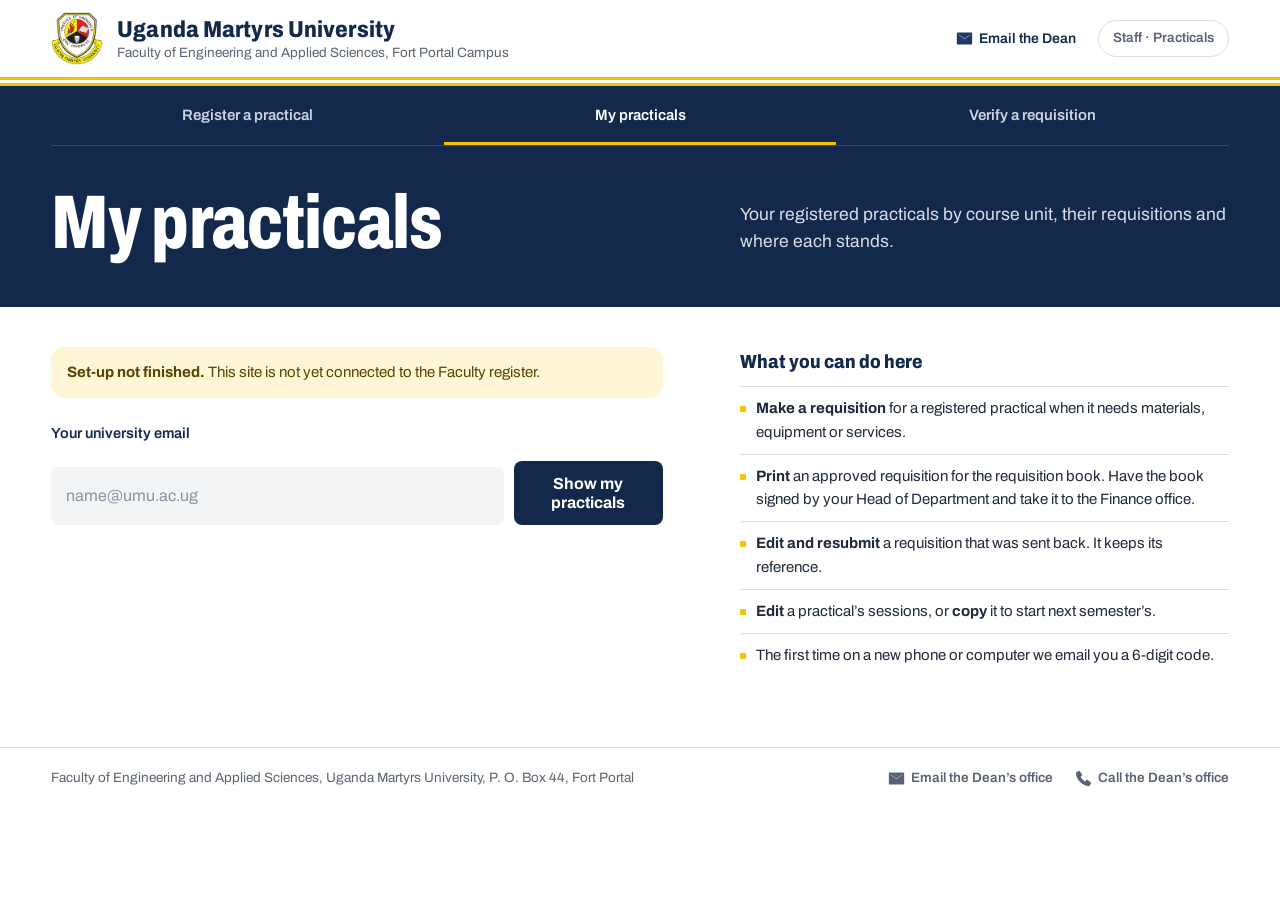
==== mine.html @ 82113559 "Add files via upload" ====
<!doctype html>
<html lang="en">
<head>
  <meta charset="utf-8">
  <meta http-equiv="Content-Security-Policy" content="default-src 'self'; script-src 'self'; style-src 'self' 'unsafe-inline'; img-src 'self' data: blob:; font-src 'self'; connect-src 'self' https://script.google.com https://script.googleusercontent.com; object-src 'none'; base-uri 'self'; form-action 'self'">
  <meta name="referrer" content="strict-origin-when-cross-origin">
  <meta name="viewport" content="width=device-width, initial-scale=1">
  <title>My Practicals · FEAS, Uganda Martyrs University</title>
  <meta name="description" content="Your registered practicals and their requisitions.">
  <meta name="robots" content="noindex">
  <meta name="theme-color" content="#13294b">
  <link rel="icon" href="assets/img/favicon.png">
  <link rel="preload" href="assets/fonts/Archivo-Variable.woff2" as="font" type="font/woff2" crossorigin>
  <link rel="stylesheet" href="assets/style.css">
</head>
<body>
  <header class="site">
    <div class="brandbar">
      <div class="inner bar">
        <a class="brand" href="index.html">
          <img src="assets/img/crest.png" alt="Uganda Martyrs University crest" width="52" height="53">
          <span class="brand-text"><strong>Uganda Martyrs University</strong><span>Faculty of Engineering and Applied Sciences<span class="campus">, Fort Portal Campus</span></span></span>
        </a>
        <div class="bar-end">
          <a class="reveal contact" href="#" data-k="mailto" data-v="Z3UuY2EudW11QHNhZWZuYWVk"><svg class="ico" viewBox="0 0 20 16" aria-hidden="true"><path d="M2 1h16a1 1 0 0 1 1 1v12a1 1 0 0 1-1 1H2a1 1 0 0 1-1-1V2a1 1 0 0 1 1-1zm.8 2.2v.4L10 8.7l7.2-5.1v-.4L10 7.9z" fill="currentColor"/></svg><span>Email the Dean</span></a>
          <span class="who">Staff · Practicals</span>
        </div>
      </div>
    </div>
    <div class="goldrule" aria-hidden="true"></div>
    <div class="band">
      <div class="inner">
        <nav class="tabs" aria-label="Practicals">
          <a href="index.html">Register a practical</a>
          <a href="mine.html" aria-current="page">My practicals</a>
          <a href="verify.html">Verify a requisition</a>
        </nav>
        <div class="hero">
          <h1>My practicals</h1>
          <p>Your registered practicals by course unit, their requisitions and where each stands.</p>
        </div>
      </div>
    </div>
  </header>

  <main class="layout">
    <div class="primary">
      <div id="previewBanner" class="banner" hidden>
        <strong>Set-up not finished.</strong> This site is not yet connected to the Faculty register.
      </div>
      <form id="mineForm" novalidate>
        <label for="email">Your university email</label>
        <div class="row">
          <input id="email" name="email" type="email" required maxlength="120" autocomplete="email" placeholder="name@umu.ac.ug">
          <button type="submit" id="showBtn">Show my practicals</button>
        </div>
        <p id="status" class="status" role="status" hidden></p>
      </form>
      <section id="list" class="req-list" hidden aria-live="polite"></section>
    </div>
    <aside class="notes">
      <h2>What you can do here</h2>
      <ul>
        <li><strong>Make a requisition</strong> for a registered practical when it needs materials, equipment or services.</li>
        <li><strong>Print</strong> an approved requisition for the requisition book. Have the book signed by your Head of Department and take it to the Finance office.</li>
        <li><strong>Edit and resubmit</strong> a requisition that was sent back. It keeps its reference.</li>
        <li><strong>Edit</strong> a practical’s sessions, or <strong>copy</strong> it to start next semester’s.</li>
        <li>The first time on a new phone or computer we email you a 6-digit code.</li>
      </ul>
    </aside>
  </main>

  <footer class="foot">
    <div class="inner">
      <span>Faculty of Engineering and Applied Sciences, Uganda Martyrs University, P. O. Box 44, Fort Portal</span>
      <span class="foot-contact"><a class="reveal" href="#" data-k="mailto" data-v="Z3UuY2EudW11QHNhZWZuYWVk"><svg class="ico" viewBox="0 0 20 16" aria-hidden="true"><path d="M2 1h16a1 1 0 0 1 1 1v12a1 1 0 0 1-1 1H2a1 1 0 0 1-1-1V2a1 1 0 0 1 1-1zm.8 2.2v.4L10 8.7l7.2-5.1v-.4L10 7.9z" fill="currentColor"/></svg><span>Email the Dean’s office</span></a><a class="reveal" href="#" data-k="tel" data-v="MDc5OTAwOTc3NjUyKw=="><svg class="ico" viewBox="0 0 20 20" aria-hidden="true"><path d="M5.6 1.5l2.6 3.6c.3.5.3 1.1-.1 1.5L6.6 8c1.2 2.4 3 4.2 5.4 5.4l1.4-1.5c.4-.4 1-.5 1.5-.1l3.6 2.6c.5.4.6 1 .3 1.5l-1.3 2.2c-.4.6-1.1.9-1.8.8C8.4 18 2 11.6 1.1 4.3 1 3.6 1.3 2.9 1.9 2.5L4.1 1.2c.5-.3 1.1-.2 1.5.3z" fill="currentColor"/></svg><span>Call the Dean’s office</span></a></span>
    </div>
  </footer>

  <script src="assets/js/config.js"></script>
  <script src="assets/js/common.js"></script>
  <script src="assets/js/mine.js"></script>
</body>
</html>
---- assets/style.css ----
/* FEAS practical requisitions — Uganda Martyrs University
   Navy and gold from the University crest; Archivo throughout (condensed for headlines). */
@font-face {
  font-family: "Archivo";
  src: url("fonts/Archivo-Variable.woff2") format("woff2-variations"), url("fonts/Archivo-Variable.woff2") format("woff2");
  font-weight: 100 900; font-stretch: 62% 125%; font-style: normal; font-display: swap;
}
:root {
  --navy: #13294b;
  --navy-2: #1d3a66;
  --gold: #f5c400;
  --gold-2: #ddb000;
  --ink: #13294b;
  --text: #1f2a3d;
  --muted: #5a6375;
  --line: #d9dce2;
  --field: #f3f4f6;
  --page: #ffffff;
  --ok: #12805c;
  --ok-bg: #eaf6f0;
  --err: #b42318;
  --err-bg: #fdecea;
  --warn-bg: #fff6d6;
  --r-field: 8px;
  --r-panel: 14px;
  --wrap: none;
  --gutter: clamp(16px, 4vw, 80px);
  --font: "Archivo", system-ui, -apple-system, "Segoe UI", Roboto, sans-serif;
  color-scheme: light;
}
* { box-sizing: border-box; }
[hidden] { display: none !important; }
html { -webkit-text-size-adjust: 100%; }
body { margin: 0; background: var(--page); color: var(--text); font: 400 16px/1.55 var(--font); }
a { color: var(--navy-2); text-underline-offset: 2px; }
a:hover { color: var(--navy); }
:focus-visible { outline: 3px solid var(--gold); outline-offset: 2px; }

/* ---------- header ---------- */
/* Content runs edge to edge with fluid side margins; only very wide screens are capped. */
.inner, .layout, .foot .inner { max-width: var(--wrap); margin-left: auto; margin-right: auto; padding-left: var(--gutter); padding-right: var(--gutter); }

/* White brand bar: the crest stays on white, as on the University letterhead. */
.brandbar { background: #fff; }
.bar { display: flex; align-items: center; justify-content: space-between; gap: 16px; padding-top: 12px; padding-bottom: 12px; }
.brand { display: flex; align-items: center; gap: 14px; color: var(--navy); text-decoration: none; min-width: 0; }
.brand img { width: 52px; height: auto; flex: none; }
.brand-text { display: grid; line-height: 1.15; min-width: 0; }
.brand-text strong { font-weight: 800; font-stretch: 87.5%; font-size: clamp(18px, 2.2vw, 23px); letter-spacing: .005em; }
.brand-text > span { font-size: 13.5px; color: var(--muted); margin-top: 2px; }
@media (max-width: 600px) { .brand-text .campus { display: none; } .brand img { width: 44px; } }
.bar-end { display: flex; align-items: center; gap: 22px; flex: none; }
.bar-end a { color: var(--navy); font-size: 14px; font-weight: 600; text-decoration: none; }
.bar-end a:hover { text-decoration: underline; }
.bar-end .staff { padding: 7px 14px; border: 1px solid var(--line); border-radius: 999px; }
.bar-end .staff:hover { background: var(--field); text-decoration: none; }
@media (max-width: 760px) { .bar-end .contact { display: none; } }

/* The letterhead's double gold rule, full width, drawn once on load. */
.goldrule { height: 9px; background: linear-gradient(var(--gold) 0 3px, #fff 3px 6px, var(--gold) 6px 9px);
            transform-origin: left; animation: draw .7s cubic-bezier(.2,.7,.2,1) .05s both; }
@keyframes draw { from { transform: scaleX(0); } to { transform: scaleX(1); } }
@media (prefers-reduced-motion: reduce) { .goldrule { animation: none; } }

.band { background: var(--navy); color: #fff; }
/* Tabs share the full width on larger screens; on phones they scroll sideways. */
.tabs { display: flex; overflow-x: auto; scrollbar-width: none; border-bottom: 1px solid rgba(255,255,255,.14);
        margin-left: calc(-1 * var(--gutter)); margin-right: calc(-1 * var(--gutter)); padding: 0 var(--gutter); }
.tabs::-webkit-scrollbar { display: none; }
.tabs a { flex: none; color: #c9d3e3; text-decoration: none; font-size: 15px; font-weight: 600; padding: 16px 14px 13px;
          border-bottom: 3px solid transparent; white-space: nowrap; }
.tabs a:hover { color: #fff; background: rgba(255,255,255,.04); }
.tabs a[aria-current="page"] { color: #fff; border-bottom-color: var(--gold); }
@media (min-width: 860px) {
  .tabs { margin-left: 0; margin-right: 0; padding: 0; overflow: visible; }
  .tabs a { flex: 1 1 0; text-align: center; padding: 18px 10px 15px; }
}

.hero { padding: 28px 0 34px; }
.hero h1 { margin: 0; font-weight: 800; font-stretch: 75%; font-size: clamp(34px, 7.5vw, 76px); line-height: .98; letter-spacing: -.012em; }
.hero p { margin: 16px 0 0; color: #d7deea; font-size: 17px; max-width: 60ch; }
.hero p a { color: #fff; }
@media (min-width: 960px) {
  .hero { display: grid; grid-template-columns: minmax(0, 1.25fr) minmax(0, 1fr); gap: 0 clamp(40px, 6vw, 96px); align-items: end; padding: 40px 0 46px; }
  .hero p { margin: 0 0 6px; font-size: 17.5px; }
}

/* ---------- page layout ---------- */
.layout { padding-top: 28px; padding-bottom: 56px; display: grid; gap: 36px; }
.primary { min-width: 0; }
.layout.single { grid-template-columns: minmax(0, 1fr); }
.layout.single .primary { max-width: 860px; }
@media (min-width: 960px) {
  .layout { grid-template-columns: minmax(0, 1.25fr) minmax(0, 1fr); gap: 0 clamp(40px, 6vw, 96px); padding-top: 40px; }
  .primary { max-width: 720px; }
  .notes { max-width: 520px; }
  .notes { position: sticky; top: 24px; align-self: start; }
}

/* ---------- forms ---------- */
form { margin: 0; }
fieldset { border: 0; margin: 0 0 8px; padding: 0; min-width: 0; }
fieldset + fieldset { border-top: 1px solid var(--line); padding-top: 22px; margin-top: 10px; }
legend { padding: 0; margin-bottom: 14px; font-weight: 800; font-stretch: 87.5%; font-size: 21px; color: var(--ink); }
label, .field { display: block; margin: 0 0 16px; font-weight: 600; font-size: 14.5px; color: var(--ink); }
.hint { display: block; margin-top: 1px; font-weight: 400; color: var(--muted); font-size: 13.5px; }
.char.hint { display: inline; }
input:not([type=checkbox]):not([type=radio]), select, textarea {
  display: block; width: 100%; margin-top: 6px; padding: 12px 14px; font: 400 16px/1.35 var(--font); color: var(--text);
  background: var(--field); border: 1px solid transparent; border-radius: var(--r-field);
  transition: background-color .12s, border-color .12s, box-shadow .12s;
}
input:not([type=checkbox]):hover, select:hover, textarea:hover { border-color: var(--line); }
input:not([type=checkbox]):focus, select:focus, textarea:focus {
  outline: none; background: #fff; border-color: var(--navy); box-shadow: 0 0 0 3px rgba(245,196,0,.55);
}
input:user-invalid, select:user-invalid, textarea:user-invalid { border-color: var(--err); background: #fff; }
input::placeholder, textarea::placeholder { color: #8a92a1; }
select { appearance: none; padding-right: 40px; cursor: pointer;
  background-image: url("data:image/svg+xml,%3Csvg xmlns='http://www.w3.org/2000/svg' width='12' height='8' viewBox='0 0 12 8'%3E%3Cpath d='M1 1.5l5 5 5-5' fill='none' stroke='%2313294b' stroke-width='2' stroke-linecap='round' stroke-linejoin='round'/%3E%3C/svg%3E");
  background-repeat: no-repeat; background-position: right 14px center; }
select:disabled { color: var(--muted); cursor: not-allowed; }
textarea { resize: vertical; min-height: 76px; }
.grid2 { display: grid; grid-template-columns: 1fr 1fr; gap: 0 14px; }
.km-field { position: relative; display: block; max-width: 200px; }
.km-field input { padding-right: 48px; font-variant-numeric: tabular-nums; -moz-appearance: textfield; appearance: textfield; }
.km-field input::-webkit-outer-spin-button, .km-field input::-webkit-inner-spin-button { -webkit-appearance: none; margin: 0; }
.fare-field { max-width: 240px; } .fare-field input { padding-right: 58px; }
.km-unit { position: absolute; right: 14px; bottom: 13px; color: var(--muted); font-weight: 600; pointer-events: none; }
@media (max-width: 540px) { .grid2 { grid-template-columns: 1fr; } }
.grid2.align-end { align-items: end; }
.row { display: flex; gap: 10px; align-items: stretch; }
.row input { margin-top: 0; }
@media (max-width: 480px) { .row { flex-direction: column; } }

.confirm { display: flex; gap: 12px; align-items: flex-start; font-weight: 400; font-size: 14.5px; color: var(--text);
           margin: 18px 0 20px; cursor: pointer; }
.confirm input { margin: 2px 0 0; width: 20px; height: 20px; flex: none; accent-color: var(--navy); }
.hp { position: absolute; left: -9999px; width: 1px; height: 1px; overflow: hidden; }

/* ---------- buttons ---------- */
button, .button {
  display: inline-flex; align-items: center; justify-content: center; gap: 10px; min-height: 48px; padding: 12px 20px;
  font: 700 16px/1.2 var(--font); text-decoration: none; text-align: center; cursor: pointer;
  border-radius: var(--r-field); border: 1px solid transparent; background: var(--navy); color: #fff;
  transition: background-color .12s, transform .06s;
}
button:hover, .button:hover { background: var(--navy-2); color: #fff; }
button:active, .button:active { transform: translateY(1px); }
button.secondary { background: #fff; color: var(--navy); border-color: var(--line); }
button.secondary:hover { background: var(--field); color: var(--navy); }
#submitBtn { width: 100%; min-height: 56px; font-size: 17px; background: var(--gold); color: var(--navy); }
#submitBtn:hover { background: var(--gold-2); }
button:disabled { cursor: progress; opacity: .85; }
button:disabled::before { content: ""; width: 16px; height: 16px; border-radius: 50%; border: 2.5px solid currentColor;
  border-right-color: transparent; animation: spin .7s linear infinite; }
@keyframes spin { to { transform: rotate(360deg); } }

/* ---------- messages ---------- */
.status { margin: 14px 0 0; padding: 12px 14px; border-radius: var(--r-field); font-size: 15px; }
.status.busy { background: var(--field); color: var(--text); }
.status.error { background: var(--err-bg); color: var(--err); font-weight: 600; }
.banner { background: var(--warn-bg); color: #5b4400; padding: 14px 16px; border-radius: var(--r-panel); margin-bottom: 24px; font-size: 15px; }

.result { margin-top: 28px; padding: 22px 20px; border-radius: var(--r-panel); background: var(--ok-bg); }
.result h2 { margin: 0 0 4px; font-weight: 800; font-stretch: 87.5%; font-size: 24px; color: var(--ok); display: flex; align-items: center; gap: 10px; }
.result h2::before { content: ""; width: 26px; height: 26px; flex: none; border-radius: 50%;
  background: var(--ok) url("data:image/svg+xml,%3Csvg xmlns='http://www.w3.org/2000/svg' width='14' height='11' viewBox='0 0 14 11'%3E%3Cpath d='M1.5 5.5l4 4 7-8' fill='none' stroke='white' stroke-width='2.4' stroke-linecap='round' stroke-linejoin='round'/%3E%3C/svg%3E") center no-repeat; }
.result h3 { font-size: 15px; margin: 20px 0 6px; color: var(--ink); }
.result ul { margin: 0; padding-left: 20px; }
.result .button { background: var(--navy); }
.actions { display: flex; flex-wrap: wrap; gap: 10px; margin-top: 16px; }
.muted { color: var(--muted); }
.small { font-size: 14px; }

/* ---------- side notes ---------- */
.notes { font-size: 15px; color: var(--text); }
.notes h2 { margin: 0 0 10px; font-weight: 800; font-stretch: 87.5%; font-size: 19px; color: var(--ink); }
.notes ul { margin: 0 0 14px; padding: 0; list-style: none; }
.notes li { padding: 10px 0 10px 16px; border-top: 1px solid var(--line); position: relative; }
.notes li::before { content: ""; position: absolute; left: 0; top: 19px; width: 6px; height: 6px; border-radius: 1px; background: var(--gold); }
.notes p { margin: 14px 0 0; }

/* ---------- footer ---------- */
.foot { border-top: 1px solid var(--line); }
.foot .inner { padding-top: 20px; padding-bottom: 32px; display: flex; flex-wrap: wrap; justify-content: space-between; gap: 6px 24px;
               font-size: 13.5px; color: var(--muted); }
.foot a { color: var(--muted); }

/* ---------- verification ---------- */
.verdict { display: flex; gap: 14px; align-items: flex-start; }
.verdict .mark { flex: none; width: 40px; height: 40px; border-radius: 50%; display: grid; place-items: center; color: #fff; font-weight: 800; font-size: 20px; }
.verdict.ok .mark { background: var(--ok); }
.verdict.bad .mark { background: var(--err); }
.verdict h2 { margin: 4px 0 4px; font-weight: 800; font-stretch: 87.5%; font-size: 24px; color: var(--ink); }
#out { margin-top: 24px; padding: 22px 20px; border-radius: var(--r-panel); background: var(--field); }
dl.facts { display: grid; grid-template-columns: max-content 1fr; gap: 8px 20px; margin: 18px 0 0; }
dl.facts dt { color: var(--muted); }
dl.facts dd { margin: 0; font-weight: 600; color: var(--ink); }
.result dl.facts { margin-top: 14px; }
@media (max-width: 480px) { dl.facts { grid-template-columns: 1fr; gap: 2px; } dl.facts dd { margin-bottom: 8px; } }
.code-input { font-size: 20px !important; letter-spacing: .08em; text-transform: uppercase; font-weight: 600 !important; }

/* ---------- remember me, email code, robot check ---------- */
.remember { margin: 6px 0 4px; padding-top: 14px; border-top: 1px solid var(--line); }
.check { display: flex; gap: 10px; align-items: center; margin: 0; font-weight: 600; cursor: pointer; }
.check input { width: 18px; height: 18px; margin: 0; accent-color: var(--navy); flex: none; }
.remember .hint { margin: 2px 0 0 28px; }
.linkish { min-height: 0; padding: 0; background: none; border: 0; color: var(--navy-2); font: inherit; font-size: 14px; font-weight: 600;
           text-decoration: underline; text-underline-offset: 2px; cursor: pointer; }
.linkish:hover { background: none; color: var(--navy); }
.linkish:disabled::before { display: none; }
.remember .forget { margin: 8px 0 0 28px; }
.otp { margin: 16px 0 0; padding: 18px 18px 14px; border-radius: var(--r-panel); background: var(--warn-bg); border: 1px solid #f0dc8a; }
.otp h3 { margin: 0 0 4px; font-weight: 800; font-stretch: 87.5%; font-size: 19px; color: var(--ink); }
.otp-msg { margin: 0 0 12px; font-size: 15px; }
.otp-msg.bad { color: var(--err); font-weight: 600; }
.otp .row input { background: #fff; max-width: 220px; }
.otp-links { display: flex; gap: 20px; margin: 12px 0 0; }
.robot { margin: 4px 0 16px; min-height: 65px; }
.otp-input { font-size: 22px !important; letter-spacing: .3em; font-weight: 600 !important; font-variant-numeric: tabular-nums; }
.otp-input::placeholder { letter-spacing: normal; font-size: 16px; font-weight: 400; }

/* ---------- contact links (address hidden until clicked) ---------- */
.reveal { display: inline-flex; align-items: center; gap: 6px; font-weight: 700; color: var(--navy-2); text-decoration: none; white-space: nowrap; }
.reveal .ico { width: 17px; height: 17px; flex: none; color: var(--navy-2); }
.reveal:hover span, .reveal.revealed span { text-decoration: underline; text-underline-offset: 2px; }
.reveal.revealed { user-select: all; }
.bar-end .reveal { font-size: 14px; color: var(--navy); }
.foot-contact, .contact-links { display: inline-flex; flex-wrap: wrap; gap: 8px 22px; }
.foot .reveal, .foot .reveal .ico { color: var(--muted); font-weight: 600; }
.contact-links { margin: 12px 0 0; }
.notes li .reveal { white-space: normal; }

/* ---------- emailed letter notice ---------- */
.result-text { margin: 6px 0 0; font-size: 16.5px; font-weight: 600; color: var(--ink); }
.spam-note { margin: 12px 0 0; padding: 12px 14px; border-radius: var(--r-field); background: #fff; border-left: 4px solid var(--gold); font-size: 15px; }
.verdict.wait .mark { background: #b7791f; }


/* ---------- requisitions ---------- */
.bar-end .who { font-size: 13.5px; color: var(--muted); font-weight: 600; padding: 7px 14px; border: 1px solid var(--line); border-radius: 999px; }
@media (max-width: 760px) { .bar-end .who { display: none; } }
.hint.inline { display: inline; margin: 0; }
.banner.edit { background: #eef3fb; color: var(--navy); border-left: 4px solid var(--navy); }
.banner.edit.back { background: var(--err-bg); color: #7a1a12; border-left-color: var(--err); }
.subhead { font-weight: 700; font-size: 15.5px; color: var(--ink); margin: 6px 0 10px; }
.checks { display: flex; flex-wrap: wrap; gap: 10px 22px; margin-top: 10px; }
.checks .check { font-weight: 500; }

.lines { display: grid; gap: 12px; margin-bottom: 12px; }
.line { border: 1px solid var(--line); border-radius: 12px; padding: 12px 14px 0; background: #fff; }
.line-head { display: flex; justify-content: space-between; align-items: center; margin: 0 0 8px; font-weight: 800; font-stretch: 87.5%; font-size: 15.5px; color: var(--ink); }
.line-head .remove { min-height: 0; padding: 6px 10px; font-size: 13.5px; font-weight: 600; background: #fff; color: var(--err); border: 1px solid var(--line); }
.line-head .remove:hover { background: var(--err-bg); color: var(--err); }
.line label { margin-bottom: 12px; font-size: 13.5px; }
.line input:not([type=checkbox]), .line select { padding: 10px 12px; font-size: 15.5px; }
.g-wt { display: grid; grid-template-columns: 96px 1fr; gap: 0 12px; }
.g3 { display: grid; grid-template-columns: repeat(3, minmax(0, 1fr)); gap: 0 12px; }
@media (max-width: 540px) { .g3.stack { grid-template-columns: 1fr 1fr; } .g3.stack > :last-child { grid-column: 1 / -1; } }
.amount { display: block; margin-top: 6px; padding: 10px 12px; border-radius: var(--r-field); background: var(--ok-bg); color: var(--ok);
          font-weight: 700; font-size: 15.5px; text-align: right; font-variant-numeric: tabular-nums; min-height: 42px; }
.money { text-align: right; font-variant-numeric: tabular-nums; }
button.add { min-height: 42px; padding: 9px 16px; font-size: 15px; }
.subtotal { display: flex; justify-content: space-between; align-items: baseline; gap: 12px; margin: 16px 0 6px; padding: 12px 0 0; border-top: 1px solid var(--line); font-weight: 600; color: var(--ink); }
.subtotal strong, .grand strong { font-variant-numeric: tabular-nums; }
.grand { display: grid; grid-template-columns: 1fr auto; align-items: baseline; gap: 2px 12px; margin: 18px 0 10px; padding: 16px 18px;
         border-radius: var(--r-panel); background: var(--navy); color: #fff; }
.grand span { font-weight: 600; color: #d7deea; }
.grand strong { font-size: 24px; font-weight: 800; font-stretch: 87.5%; color: var(--gold); }
.grand small { grid-column: 1 / -1; color: #c9d3e3; font-size: 13.5px; }
.grand small:empty { display: none; }
.notes ol.steps { margin: 0 0 22px; padding: 0; list-style: none; counter-reset: s; }
.notes ol.steps li { counter-increment: s; position: relative; padding: 10px 0 10px 40px; border-top: 1px solid var(--line); }
.notes ol.steps li::before { content: counter(s); position: absolute; left: 0; top: 10px; width: 28px; height: 28px; border-radius: 50%;
  background: var(--navy); color: var(--gold); display: grid; place-items: center; font-weight: 800; font-size: 14px; }
a.secondary-link { background: #fff; color: var(--navy); border: 1px solid var(--line); }
a.secondary-link:hover { background: var(--field); color: var(--navy); }

/* my requisitions */
.req-list { margin-top: 26px; display: grid; gap: 14px; }
.req-list > h2 { margin: 0; font-weight: 800; font-stretch: 87.5%; font-size: 22px; color: var(--ink); }
.req { border: 1px solid var(--line); border-radius: var(--r-panel); padding: 16px 18px; background: #fff; }
.req-top { display: flex; justify-content: space-between; gap: 12px; align-items: flex-start; flex-wrap: wrap; }
.req h3 { margin: 0; font-size: 17px; color: var(--ink); }
.req .meta { margin: 4px 0 0; color: var(--muted); font-size: 14px; }
.req .total { font-weight: 800; font-stretch: 87.5%; font-size: 19px; color: var(--ink); white-space: nowrap; font-variant-numeric: tabular-nums; }
.badge { display: inline-block; margin-top: 8px; padding: 3px 10px; border-radius: 999px; font-size: 13px; font-weight: 700; }
.badge.ok { background: var(--ok-bg); color: var(--ok); }
.badge.wait { background: var(--warn-bg); color: #7a5a00; }
.badge.back { background: var(--err-bg); color: var(--err); }
.badge.off { background: var(--field); color: var(--muted); }
.req .comment { margin: 10px 0 0; padding: 10px 12px; border-left: 4px solid var(--err); background: #fff7f6; font-size: 14.5px; }
.req .comment.ok { border-left-color: var(--ok); background: #f4fbf7; }
.req .actions { margin-top: 12px; }
.req .actions button, .req .actions .button { min-height: 42px; padding: 9px 16px; font-size: 15px; }
.req .actions .primary-act { background: var(--gold); color: var(--navy); }
.req .actions .primary-act:hover { background: var(--gold-2); }
.req .note { margin: 10px 0 0; font-size: 14px; }
.verdict.wait .mark { background: #b7791f; }

@media (max-width: 540px) { .hint.spacer { display: none; } }

/* ---------- practicals register ---------- */
label.mt { margin-top: 14px; }
.lead-hint { margin: -6px 0 12px; }
.choice { border: 2px solid var(--gold) !important; border-radius: var(--r-panel); padding: 16px 18px 6px !important; margin: 20px 0 14px !important; background: #fffdf3; }
.choice legend { padding: 0 6px; margin-left: -6px; }
.radio { display: flex; gap: 12px; align-items: flex-start; font-weight: 400; font-size: 15px; margin: 0 0 12px; cursor: pointer; color: var(--text); }
.radio input { width: 20px; height: 20px; margin: 1px 0 0; flex: none; accent-color: var(--navy); }
.radio strong { color: var(--ink); }
.cover { display: grid; gap: 8px; margin-bottom: 6px; }
.cover-row { align-items: flex-start; padding: 10px 12px; border: 1px solid var(--line); border-radius: var(--r-field); font-weight: 400; background: #fff; }
.cover-row input { margin-top: 3px; }
.cover-row:has(input:checked) { border-color: var(--navy); background: #f5f8fd; }
.prac-card { padding: 18px 20px; border-radius: var(--r-panel); background: var(--field); margin-bottom: 22px; }
.prac-card h2 { margin: 0 0 4px; font-weight: 800; font-stretch: 87.5%; font-size: 22px; color: var(--ink); }
.prac-card .meta { margin: 0; color: var(--muted); font-size: 14.5px; }
/* my practicals */
.prac { border: 1px solid var(--line); border-radius: var(--r-panel); background: #fff; overflow: hidden; }
.prac-head { padding: 16px 18px 12px; }
.prac-head h3 { margin: 0; font-size: 18px; color: var(--ink); }
.prac-head .meta { margin: 4px 0 0; color: var(--muted); font-size: 14px; }
.prac details { margin-top: 8px; font-size: 14.5px; }
.prac summary { cursor: pointer; font-weight: 600; color: var(--navy-2); }
.prac details ol { margin: 8px 0 0; padding-left: 20px; }
.prac details li { margin: 2px 0; }
.prac > .actions { padding: 0 18px 14px; margin-top: 4px; }
.prac .actions button, .prac .actions .button { min-height: 40px; padding: 8px 14px; font-size: 14.5px; }
.prac .actions .primary-act { background: var(--gold); color: var(--navy); }
.prac .actions .primary-act:hover { background: var(--gold-2); }
.prac .actions .danger { color: var(--err); }
.reqs { border-top: 1px solid var(--line); background: #fafbfc; }
.reqs > p.none { margin: 0; padding: 12px 18px; color: var(--muted); font-size: 14.5px; }
.rq { padding: 12px 18px; border-top: 1px solid var(--line); }
.rq:first-child { border-top: 0; }
.rq-top { display: flex; justify-content: space-between; gap: 10px; align-items: baseline; flex-wrap: wrap; }
.rq-top strong { color: var(--ink); }
.rq .total { font-weight: 800; font-stretch: 87.5%; font-size: 17px; color: var(--ink); white-space: nowrap; font-variant-numeric: tabular-nums; }
.rq .meta { margin: 2px 0 0; color: var(--muted); font-size: 13.5px; }
.rq .actions { margin-top: 10px; }
.rq .actions button, .rq .actions .button { min-height: 38px; padding: 7px 13px; font-size: 14px; }
.rq .actions .primary-act { background: var(--gold); color: var(--navy); }
.rq .comment { margin: 8px 0 0; padding: 8px 12px; border-left: 4px solid var(--err); background: #fff7f6; font-size: 14px; }
.rq .comment.ok { border-left-color: var(--ok); background: #f4fbf7; }
.rq .status, .prac .status { margin: 10px 0 0; }
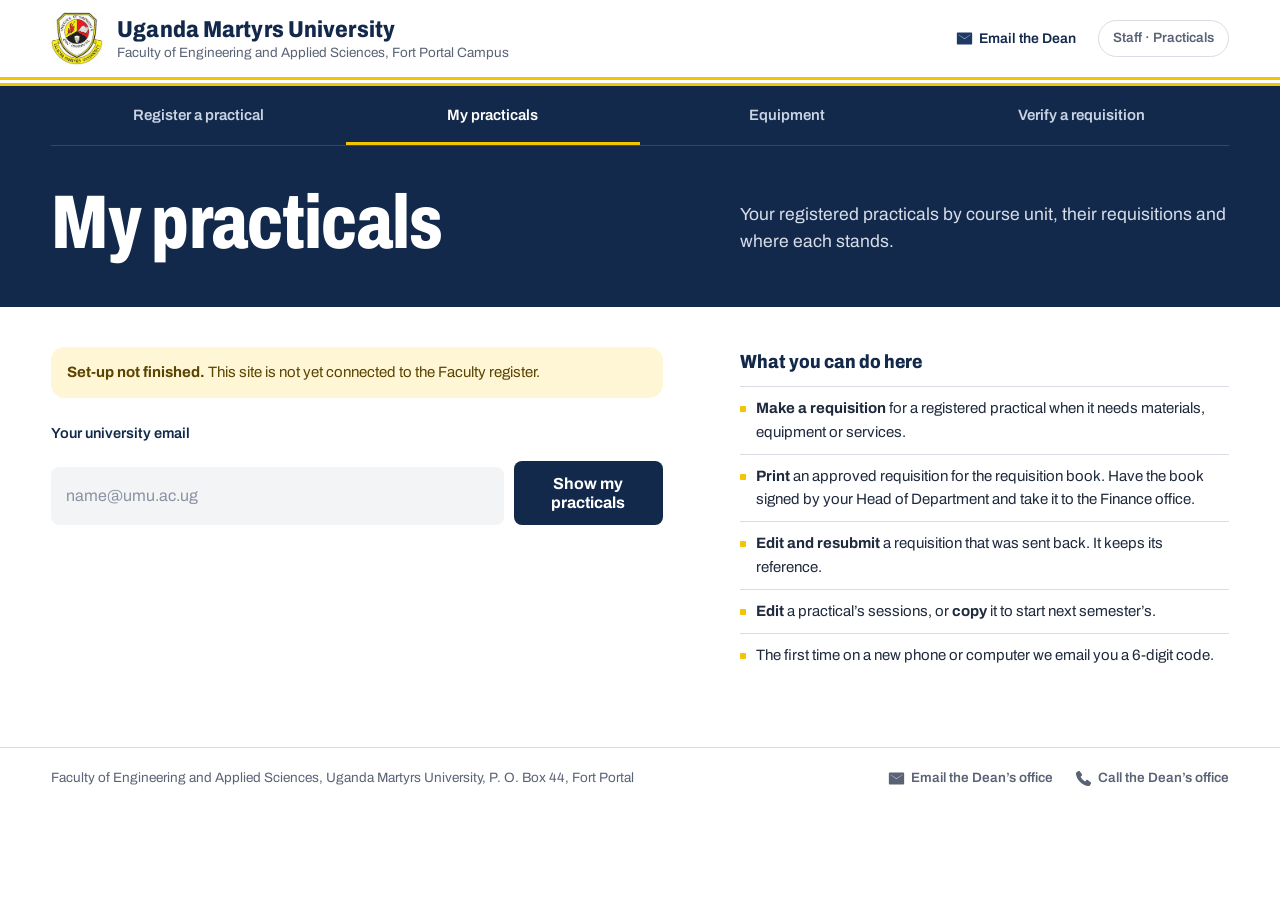
==== commit fc523bd6: "Initial upload of revised version" ====
--- a/mine.html
+++ b/mine.html
@@ -33,6 +33,7 @@
         <nav class="tabs" aria-label="Practicals">
           <a href="index.html">Register a practical</a>
           <a href="mine.html" aria-current="page">My practicals</a>
+          <a href="equipment.html">Equipment</a>
           <a href="verify.html">Verify a requisition</a>
         </nav>
         <div class="hero">
--- a/assets/style.css
+++ b/assets/style.css
@@ -344,3 +344,83 @@
 .rq .comment { margin: 8px 0 0; padding: 8px 12px; border-left: 4px solid var(--err); background: #fff7f6; font-size: 14px; }
 .rq .comment.ok { border-left-color: var(--ok); background: #f4fbf7; }
 .rq .status, .prac .status { margin: 10px 0 0; }
+
+/* ---------- equipment: suggestions panel ---------- */
+.eq-panel { margin: 18px 0 8px; border: 1px solid var(--line); border-radius: var(--r-panel); background: #fafbfc; padding: 16px 16px 12px; }
+.eq-head h3 { margin: 0; font-weight: 800; font-stretch: 87.5%; font-size: 18px; color: var(--ink); }
+.eq-head .hint { margin: 4px 0 10px; }
+.eq-courses { margin: 0 0 10px; display: flex; flex-wrap: wrap; gap: 6px; align-items: center; }
+.eq-chip { display: inline-block; min-height: 0; padding: 3px 10px; border-radius: 999px; background: #e7edf6; color: var(--navy); border: 0;
+           font: 600 12.5px/1.4 var(--font); text-align: left; }
+button.eq-chip { cursor: pointer; } button.eq-chip:hover { background: #d6e0ef; color: var(--navy); }
+.eq-tools { display: flex; flex-wrap: wrap; gap: 10px; align-items: center; margin-bottom: 10px; }
+.eq-seg { display: inline-flex; border: 1px solid var(--line); border-radius: 999px; overflow: hidden; background: #fff; flex: none; }
+.eq-seg button { min-height: 36px; padding: 6px 14px; border: 0; border-radius: 0; background: #fff; color: var(--navy); font-size: 14px; font-weight: 600; }
+.eq-seg button + button { border-left: 1px solid var(--line); }
+.eq-seg button[aria-pressed="true"] { background: var(--navy); color: #fff; }
+.eq-tools .eq-q { flex: 1 1 200px; margin-top: 0; padding: 9px 12px; font-size: 15px; background: #fff; border-color: var(--line); }
+.eq-target { display: flex; align-items: center; gap: 10px; margin: 0 0 10px; font-size: 14px; white-space: nowrap; }
+.eq-add.done { background: var(--ok-bg); color: var(--ok); border-color: transparent; }
+.eq-target select { margin: 0; width: auto; max-width: 100%; flex: 1 1 auto; padding: 8px 36px 8px 12px; font-size: 14.5px; background-color: #fff; border-color: var(--line); }
+.eq-list { max-height: 460px; overflow-y: auto; overscroll-behavior: contain; padding-right: 2px; }
+.eq-empty { margin: 6px 0; color: var(--muted); font-size: 14.5px; }
+.eq-campus { margin: 12px 0 6px; font-size: 14px; font-weight: 800; color: var(--ink); text-transform: uppercase; letter-spacing: .04em; }
+.eq-campus:first-child { margin-top: 2px; }
+.eq-campus.utc { color: #2f6b2f; }
+.eq-group { margin: 0 0 8px; background: #fff; border: 1px solid var(--line); border-radius: 10px; overflow: hidden; }
+.eq-wk { padding: 7px 12px; font-size: 13px; font-weight: 700; color: var(--muted); background: var(--field); }
+.eq-group ul { list-style: none; margin: 0; padding: 0; }
+.eq-group li { display: flex; align-items: center; justify-content: space-between; gap: 10px; padding: 7px 8px 7px 12px; border-top: 1px solid #eef0f3; font-size: 14.5px; }
+.eq-group li:first-child { border-top: 0; }
+.eq-name { min-width: 0; }
+.eq-qty { color: var(--muted); font-size: 13px; white-space: nowrap; }
+.eq-flag { display: inline-block; margin-left: 6px; padding: 1px 8px; border-radius: 999px; background: var(--warn-bg); color: #7a5a00; font-size: 12px; font-weight: 700; white-space: nowrap; }
+.eq-add { flex: none; min-height: 32px; padding: 4px 12px; font-size: 13.5px; background: #fff; color: var(--navy); border: 1px solid var(--line); }
+.eq-add:hover { background: var(--gold); color: var(--navy); border-color: var(--gold); }
+.eq-list .eq-more { min-height: 38px; padding: 7px 14px; font-size: 14px; margin: 4px 0; }
+.eq-msg { margin: 8px 0 0; font-size: 14px; color: var(--ok); font-weight: 600; }
+.eq-msg.bad { color: var(--err); }
+.line textarea { padding: 10px 12px; font-size: 15px; min-height: 64px; }
+
+/* ---------- equipment page ---------- */
+.eq-page.layout.single .primary { max-width: 1180px; }
+.eq-filters { display: grid; grid-template-columns: repeat(5, minmax(0, 1fr)); gap: 0 12px; }
+@media (max-width: 1000px) { .eq-filters { grid-template-columns: repeat(3, minmax(0, 1fr)); } }
+.eq-filters .eq-search { grid-column: 1 / -1; }
+.eq-filters label { margin-bottom: 12px; font-size: 13.5px; min-width: 0; }
+.eq-filters input { padding: 10px 12px; font-size: 15px; }
+.eq-filters select { padding: 10px 36px 10px 12px; font-size: 15px; background-position: right 12px center; text-overflow: ellipsis; white-space: nowrap; overflow: hidden; }
+@media (max-width: 600px) { .eq-filters { grid-template-columns: 1fr 1fr; } }
+.eq-bar { display: flex; justify-content: space-between; align-items: baseline; gap: 12px; flex-wrap: wrap; margin: 6px 0 4px; padding-top: 12px; border-top: 1px solid var(--line); }
+.eq-count { margin: 0; font-weight: 700; color: var(--ink); }
+.eq-campus-h { margin: 26px 0 4px; padding-bottom: 6px; border-bottom: 3px solid var(--navy); font-weight: 800; font-stretch: 87.5%; font-size: 24px; color: var(--ink);
+               display: flex; flex-wrap: wrap; align-items: baseline; gap: 4px 14px; }
+.eq-campus-h.utc { border-bottom-color: #3e8a3e; }
+.eq-mou { font-size: 13.5px; font-weight: 600; font-stretch: 100%; color: #2f6b2f; background: #e8f3e6; padding: 2px 10px; border-radius: 999px; }
+.eq-dept-h { margin: 18px 0 8px; font-size: 16px; color: var(--muted); text-transform: uppercase; letter-spacing: .05em; }
+.eq-block { border: 1px solid var(--line); border-radius: 12px; background: #fff; margin: 0 0 10px; overflow: hidden; }
+.eq-block > summary { list-style: none; cursor: pointer; display: flex; justify-content: space-between; align-items: center; gap: 12px; padding: 12px 16px; background: var(--field); }
+.eq-block > summary::-webkit-details-marker { display: none; }
+.eq-block > summary::before { content: ""; width: 9px; height: 9px; flex: none; border-right: 2.5px solid var(--navy); border-bottom: 2.5px solid var(--navy); transform: rotate(-45deg); transition: transform .15s; margin-right: 2px; }
+.eq-block[open] > summary::before { transform: rotate(45deg); }
+.eq-wkname { flex: 1; font-weight: 800; font-stretch: 87.5%; font-size: 17px; color: var(--ink); }
+.eq-n { color: var(--muted); font-size: 14px; font-weight: 600; white-space: nowrap; }
+.eq-tr { display: grid; grid-template-columns: minmax(0, 1.4fr) 60px minmax(0, 1.2fr); gap: 4px 16px; padding: 10px 16px; border-top: 1px solid #eef0f3; font-size: 14.5px; }
+.eq-th { font-size: 12.5px; font-weight: 700; color: var(--muted); text-transform: uppercase; letter-spacing: .04em; padding-top: 8px; padding-bottom: 8px; border-top: 0; }
+.eq-td-name strong { color: var(--ink); font-weight: 600; }
+.eq-sub { display: block; color: var(--muted); font-size: 13px; margin-top: 2px; }
+.eq-td-q { font-variant-numeric: tabular-nums; font-weight: 700; color: var(--ink); text-align: right; }
+.eq-td-u { display: flex; flex-wrap: wrap; gap: 5px; align-content: flex-start; }
+@media (max-width: 700px) {
+  .eq-th { display: none; }
+  .eq-tr { grid-template-columns: 1fr auto; }
+  .eq-td-u { grid-column: 1 / -1; }
+  .eq-td-q::before { content: "× "; color: var(--muted); font-weight: 400; }
+}
+.eq-foot { margin-top: 24px; }
+
+.code-hint { display: block; margin-top: 4px; color: var(--ok); font-weight: 600; }
+.code-hint:empty { display: none; }
+.eq-chip.strong { background: var(--navy); color: #fff; }
+.eq-more-cu { align-self: center; color: var(--muted); font-size: 12.5px; white-space: nowrap; }
+.eq-course-note { margin: 6px 0 0; padding: 10px 14px; border-radius: 10px; background: #e7edf6; color: var(--navy); font-size: 14.5px; }
